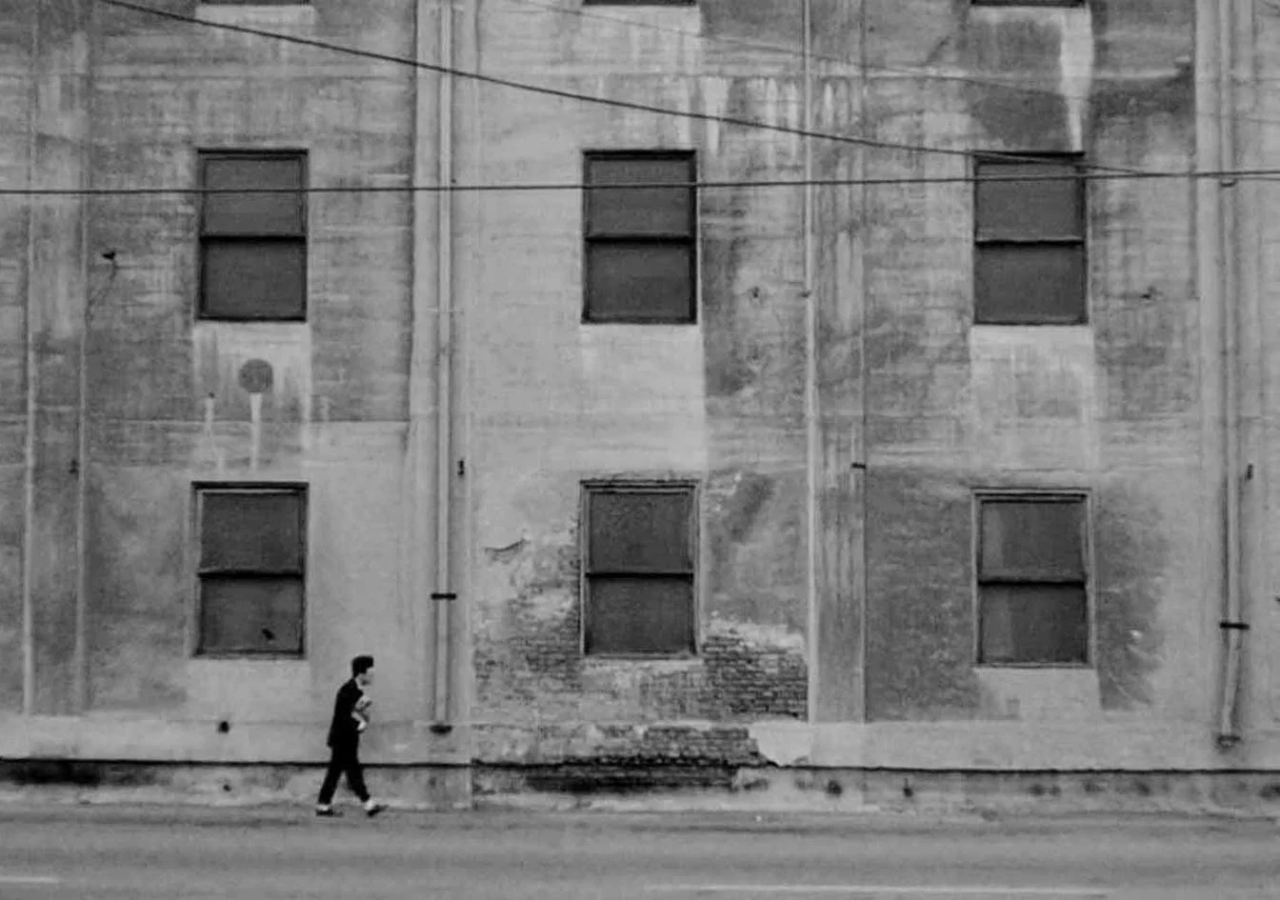
==== heritage.html @ 4877de23 "Ajout d'une redirection de la page d'accueil vers une page d'exemple" ====
<!DOCTYPE html>
<html lang="fr">
<head>
    <meta charset="UTF-8">
    <meta name="viewport" content="width=device-width, initial-scale=1.0, viewport-fit=cover">
    <meta name="description" content="Expérience interactive avec animation de rideaux">
    <meta name="theme-color" content="#1a0000">
    <title>Expérience Interactive - Rideau</title>
    <link rel="stylesheet" href="public/css/heritage.css">
</head>
<body>
    
</body>
</html>
---- public/css/heritage.css ----
body, html {
    margin: 0;
    padding: 0;
    width: 100%;
    height: 100%;
    overflow: hidden;
    background-image: url("/assets/heritage/eraserhead.webp");
    background-size: cover;
    background-position: center;
    background-repeat: no-repeat;
    font-family: sans-serif;
}
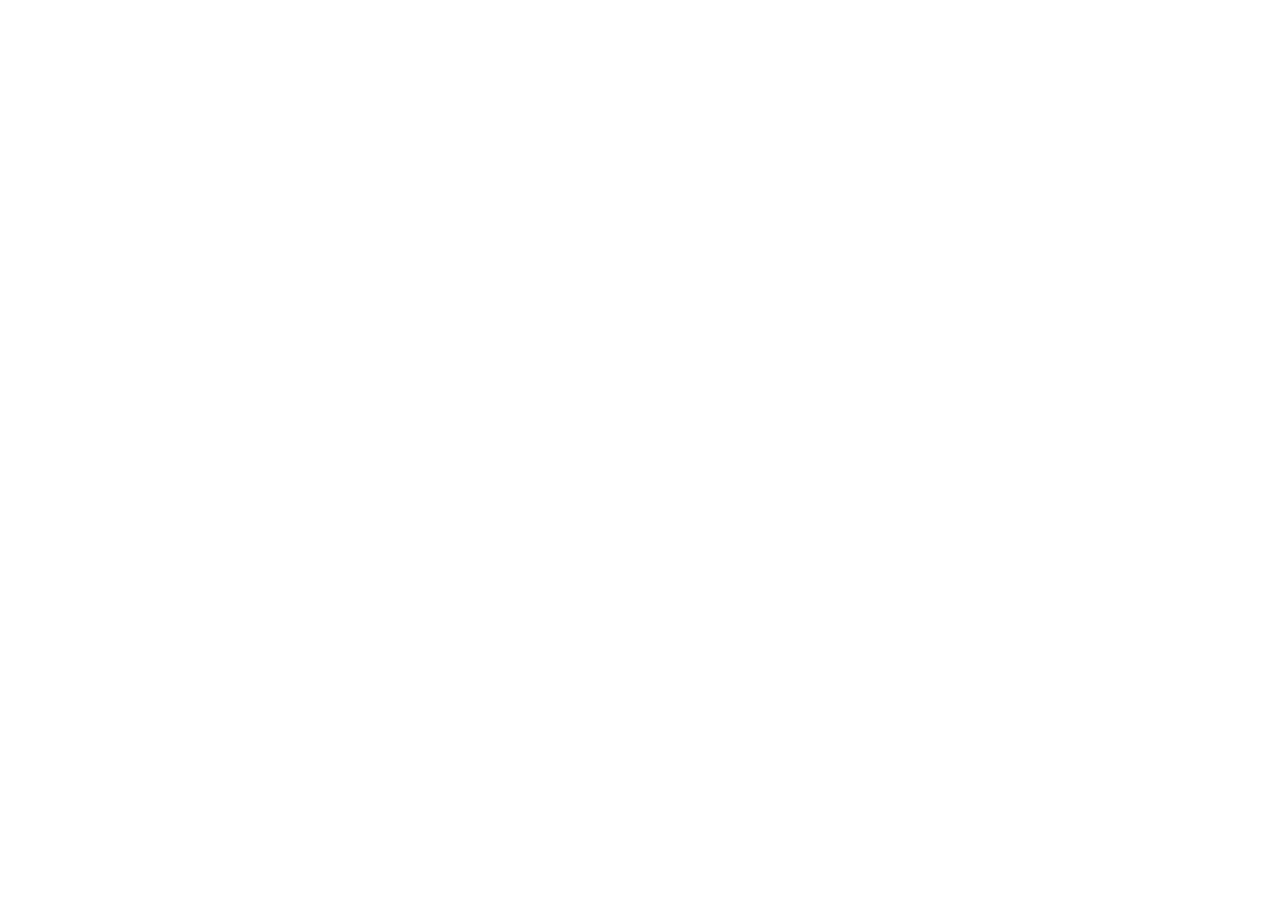
==== commit e0bdbefd: "Commit pour clone (début de la mise en page de héritage et oeuvres presque terminée)" ====
--- a/heritage.html
+++ b/heritage.html
@@ -7,8 +7,55 @@
     <meta name="theme-color" content="#1a0000">
     <title>Expérience Interactive - Rideau</title>
     <link rel="stylesheet" href="public/css/heritage.css">
+    <script src="https://unpkg.com/gsap@3/dist/gsap.min.js"></script>
+    <link href="https://fonts.googleapis.com/css2?family=Cinzel:wght@400;600;800&family=Cormorant+Garamond:wght@300;400;500&display=swap" rel="stylesheet">
+    <script src="public/js/heritage.js" defer></script>
+
 </head>
 <body>
     
+    <div class="page-flash"></div>
+
+    <div class="eraserhead-scene">
+
+        <img src="assets/heritage/eraserhead.webp" class="scene-img">
+
+        <div class="image-wrapper">
+
+            <div class="window w1">
+                <img src="assets/heritage/silencio.jpg">
+                <div class="tooltip">Texte fenêtre 1</div>
+            </div>
+
+            <div class="window w2">
+                <img src="assets/heritage/maison_des_feuilles.jpg">
+                <div class="tooltip">Texte fenêtre 2</div>
+            </div>
+
+            <div class="window w3">
+                <img src="assets/heritage/gregory_crewdson.webp">
+                <div class="tooltip">Texte fenêtre 2</div>
+            </div>
+
+            <div class="window w4">
+                <img src="assets/heritage/the_lighthouse.jpg">
+                <div class="tooltip">Texte fenêtre 1</div>
+            </div>
+
+            <div class="window w5">
+                <img src="assets/heritage/Severance.jpg">
+                <div class="tooltip">Texte fenêtre 1</div>
+            </div>
+
+            <div class="window w6">
+                <img src="assets/heritage/silent_hill.webp">
+                <div class="tooltip">Texte fenêtre 1</div>
+            </div>
+
+        </div>
+
+    </div>
+
+
 </body>
 </html>
--- a/public/css/heritage.css
+++ b/public/css/heritage.css
@@ -4,9 +4,205 @@
     width: 100%;
     height: 100%;
     overflow: hidden;
-    background-image: url("/assets/heritage/eraserhead.webp");
     background-size: cover;
     background-position: center;
     background-repeat: no-repeat;
     font-family: sans-serif;
+}
+
+.page-flash {
+    position: fixed;
+    inset: 0;
+    background: white;
+    z-index: 9999;
+    pointer-events: none;
+    opacity: 1;
+}
+
+.scene-img {
+    width: 100%;
+    height: 100%;
+    position: relative;
+}
+
+.eraserhead-scene {
+    position: relative;
+    width: 100%;
+    height: 100vh;
+    background:black;
+    display: flex;
+    justify-content: center;
+    align-items: center;
+    overflow: hidden;
+}
+
+.image-wrapper {
+    width: 100%;
+    height: 100%;
+    display: grid;
+    grid-template-areas: 
+    "w1 w2 w3"
+    "w4 w5 w6";
+    position: absolute;
+    top: 15vh;
+    left: 40vh;
+}
+
+.window {
+    width: 100%;
+    height: 100%;
+}
+
+.window img {
+    width: 100%;
+    height: 100%;
+}
+
+/* .image-wrapper {
+    position: relative;
+    width: 100%;
+    height: 100%;
+}
+
+.eraserhead-scene {
+
+    position:relative;
+
+    width:100%;
+    height:100vh;
+
+    background:black;
+
+    display:flex;
+    justify-content:center;
+    align-items:center;
+
+    overflow:hidden;
+
+}
+
+.scene-img {
+
+    position:absolute;
+
+    width:100%;
+    height:100%;
+
+    object-fit:contain;
+
+    pointer-events:none;
+
+}
+
+.window {
+    position: absolute;
+    cursor: pointer;
+    opacity: 0;
+    animation: appear 2s forwards;
+}
+
+@keyframes appear {
+
+    from {
+
+        opacity: 0;
+        filter: blur(10px);
+
+    }
+
+    to {
+
+        opacity: 1;
+        filter: blur(0px);
+
+    }
+
+}
+
+.window img {
+    width: 100%;
+    height: auto;
+    filter: brightness(0.7) contrast(1.2);
+    transition: 0.4s;
+}
+
+.window:hover img {
+
+    filter: brightness(1.2);
+
+}
+
+.window::after {
+
+    content: "";
+
+    position: absolute;
+    inset: 0;
+
+    background:
+
+    radial-gradient(
+        circle,
+        rgba(255,255,200,0.4),
+        transparent 70%
+    );
+
+    opacity: 0;
+
+    transition: 0.4s;
+
+}
+
+.window:hover::after {
+
+    opacity: 1;
+
+}
+
+.w1 {
+
+    left: 22%;
+    top: 35%;
+    width: 10%;
+
+}
+
+.w2 {
+
+    left: 55%;
+    top: 30%;
+    width: 12%;
+
+} */
+
+.tooltip {
+
+    position: absolute;
+
+    bottom: 120%;
+    left: 50%;
+
+    transform: translateX(-50%);
+
+    width: 250px;
+
+    padding: 15px;
+
+    background: rgba(0,0,0,0.8);
+
+    backdrop-filter: blur(10px);
+
+    border-left: 3px solid white;
+
+    opacity: 0;
+
+    transition: 0.4s;
+
+}
+
+.window:hover .tooltip {
+
+    opacity: 1;
+    transform: translateX(-50%) translateY(-10px);
+
 }
